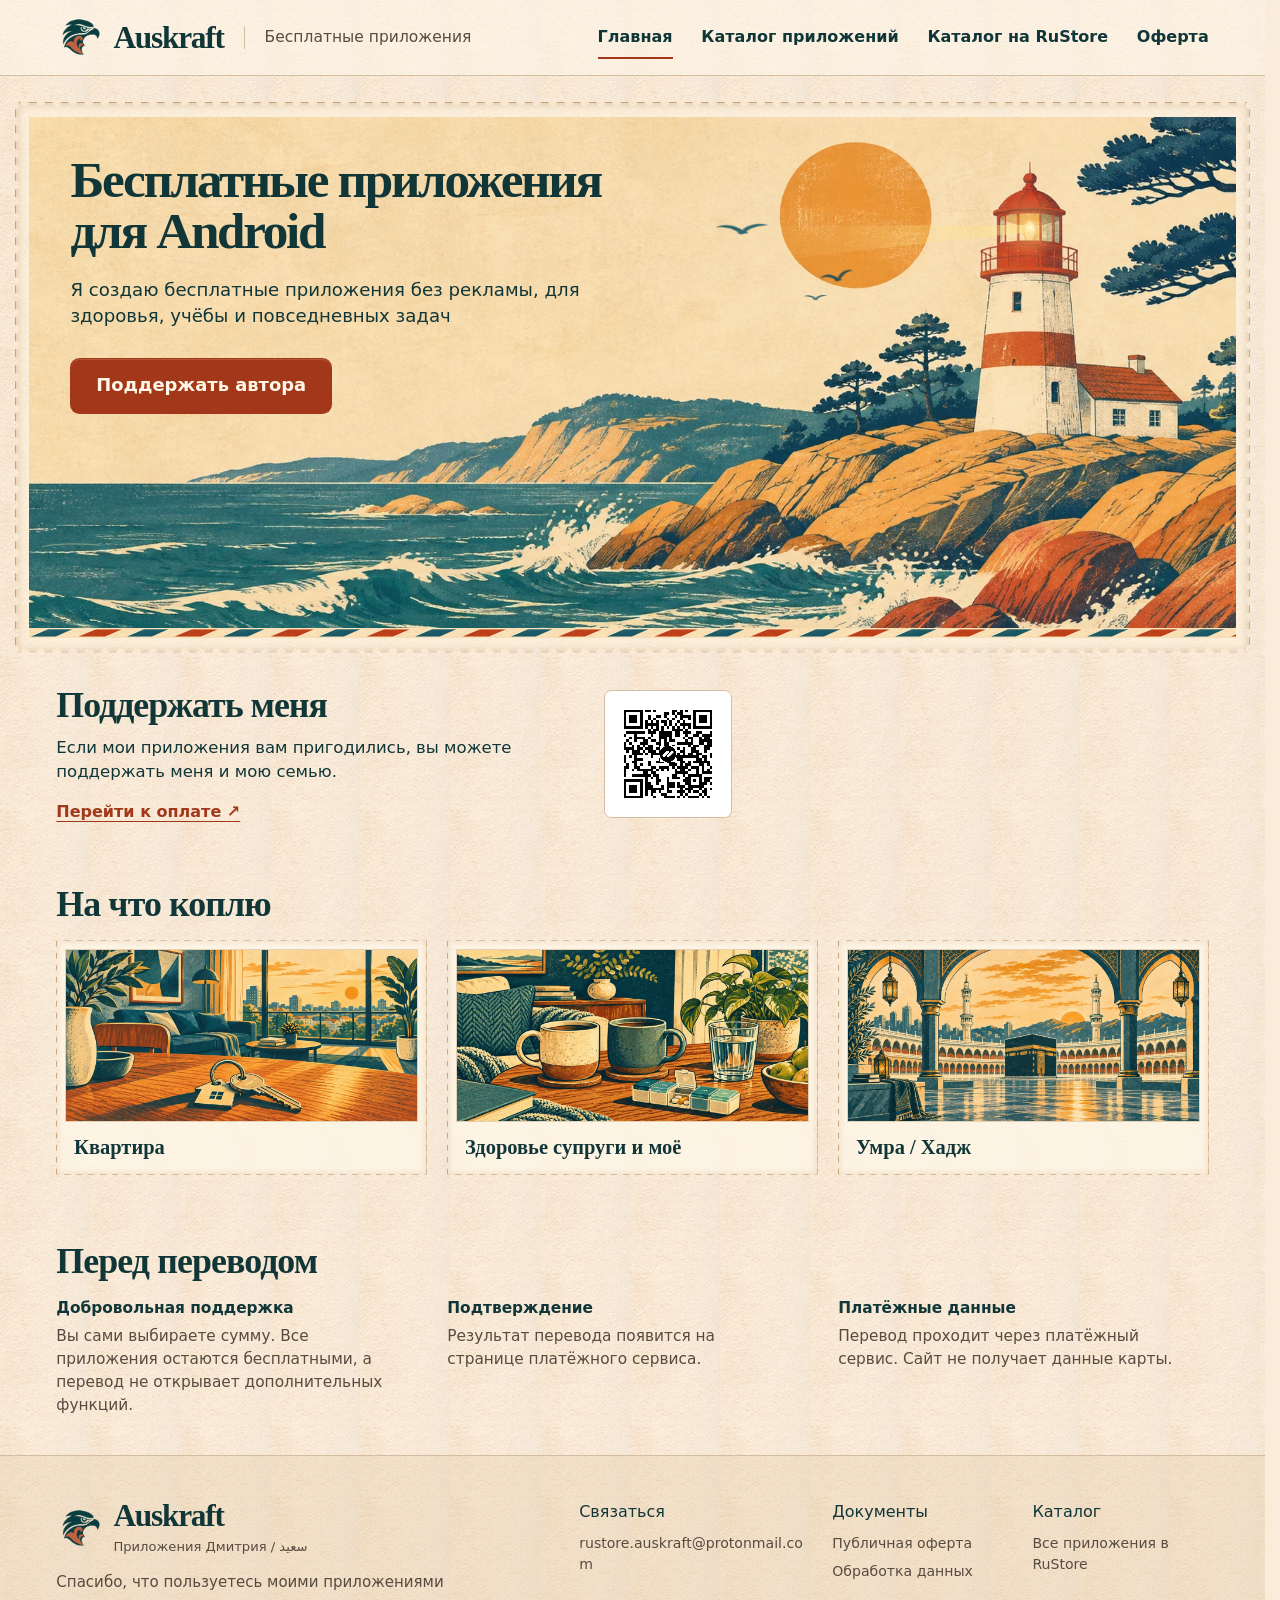
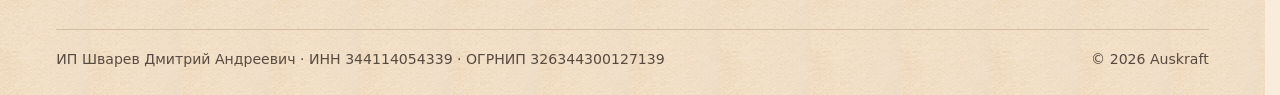
==== index.html @ ac6359d2 "Обновить ссылки на проверенные APK" ====
<!doctype html>
<html lang="ru">
<head>
  <meta charset="utf-8">
  <meta name="viewport" content="width=device-width, initial-scale=1">
  <meta name="description" content="Бесплатные Android-приложения Auskraft. Каталог Auskraft и добровольная поддержка разработки.">
  <meta name="theme-color" content="#faecdb">
  <title>Auskraft — бесплатные приложения для Android</title>
  <link rel="icon" type="image/png" sizes="64x64" href="assets/arabesque-icon.png">
  <link rel="preload" as="image" href="assets/postcard/lighthouse.webp">
  <link rel="stylesheet" href="emerald.css?v=arabesque">
  <link rel="stylesheet" href="postcard.css?v=godonate-qr-teal">
  <script src="postcard-motion.js" defer></script>
  <script src="payment.js?v=godonate-qr-original" defer></script>
</head>
<body id="top">
  <a class="skip-link" href="#main">К содержанию</a>
  <header class="site-header">
    <a class="brand" href="#top" aria-label="Auskraft — на главную">
      <span class="brand-mark brand-mark-logo" aria-hidden="true"></span>
      <span><strong>Auskraft</strong><small>Бесплатные приложения</small></span>
    </a>
    <nav aria-label="Основная навигация">
      <a href="./" aria-current="page">Главная</a>
      <a href="catalog.html?v=1787c1b9010a">Каталог приложений</a>
      <a href="https://www.rustore.ru/catalog/developer/nc3745" target="_blank" rel="noopener">Каталог на RuStore</a>
      <a href="offer.html">Оферта</a>
    </nav>
  </header>
  <main id="main">
    <div class="opening">
      <img class="hero-art" src="assets/postcard/lighthouse.webp" alt="" width="2170" height="725" fetchpriority="high">
      <div class="wrap opening-content">
        <section class="intro" aria-labelledby="intro-title">
          <h1 id="intro-title">Бесплатные приложения <span class="intro-platform">для Android</span></h1>
          <p>Я создаю бесплатные приложения без рекламы, для здоровья, учёбы и повседневных задач</p>
          <a class="support-button" href="payment.html" target="_blank" rel="noopener noreferrer">Поддержать автора</a>
        </section>
        <section class="support" id="support" aria-labelledby="support-title">
          <div class="support-copy">
            <h2 id="support-title">Поддержать меня</h2>
            <p>Если мои приложения вам пригодились, вы можете поддержать меня и мою семью.</p>
            <a class="payment-link" href="payment.html" target="_blank" rel="noopener noreferrer">Перейти к оплате <span aria-hidden="true">↗</span></a>
          </div>
          <img class="payment-code" id="payment-code" alt="" width="820" height="820" hidden>
        </section>
      </div>
    </div>
    <section class="wrap goals" aria-labelledby="goals-title">
      <h2 id="goals-title">На что коплю</h2>
      <div class="goals-grid">
        <figure><img src="assets/postcard/goal-home.webp" alt="" width="1200" height="600" loading="lazy"><figcaption>Квартира</figcaption></figure>
        <figure><img src="assets/postcard/goal-health.webp" alt="" width="1200" height="600" loading="lazy"><figcaption><span class="goal-health-caption"><span>Здоровье супруги и моё</span></span></figcaption></figure>
        <figure><img src="assets/postcard/goal-pilgrimage.webp" alt="" width="1200" height="600" loading="lazy"><figcaption>Умра / Хадж</figcaption></figure>
      </div>
    </section>
    <section class="wrap transfer" aria-labelledby="transfer-title">
      <h2 id="transfer-title">Перед переводом</h2>
      <div class="transfer-grid">
        <p><strong>Добровольная поддержка</strong>Вы сами выбираете сумму. Все приложения остаются бесплатными, а перевод не открывает дополнительных функций.</p>
        <p><strong>Подтверждение</strong>Результат перевода появится на странице платёжного сервиса.</p>
        <p><strong>Платёжные данные</strong>Перевод проходит через платёжный сервис. Сайт не получает данные карты.</p>
      </div>
    </section>
  </main>


  <footer class="site-footer">
    <div class="footer-main">
      <div>
        <a class="brand footer-brand" href="#top">
          <span class="brand-mark brand-mark-logo" aria-hidden="true"></span>
          <span><strong>Auskraft</strong><small>Приложения Дмитрия / <bdi lang="ar" dir="rtl">سعيد</bdi></small></span>
        </a>
        <p>Спасибо, что пользуетесь моими приложениями</p>
      </div>
      <div class="footer-links">
        <div>
          <strong>Связаться</strong>
          <a href="mailto:rustore.auskraft@protonmail.com">rustore.auskraft@protonmail.com</a>
        </div>
        <div><strong>Документы</strong><a href="offer.html">Публичная оферта</a><a href="offer.html#privacy">Обработка данных</a></div>
        <div><strong>Каталог</strong><a href="https://www.rustore.ru/catalog/developer/nc3745" target="_blank" rel="noopener">Все приложения в RuStore</a></div>
      </div>
    </div>
    <div class="footer-legal">
      <p><a href="offer.html#details">ИП Шварев Дмитрий Андреевич · ИНН 344114054339 · ОГРНИП 326344300127139</a></p>
      <p>© <span id="year">2026</span> Auskraft</p>
    </div>
  </footer>

  <script src="script.js"></script>
</body>
</html>
---- emerald.css ----
:root {
  color-scheme: dark;
  --bg: #041d16;
  --bg-deep: #031710;
  --surface: #0c2a20;
  --ink: #faf3e2;
  --ink-muted: #c5d0c7;
  --gold: #f2c268;
  --gold-bright: #ffda91;
  --line: #395046;
  --serif: Georgia, "Times New Roman", serif;
  --gutter: clamp(1.2rem, 4.4vw, 4.75rem);
  --page: 92rem;
}
* { box-sizing: border-box; }
html { scroll-behavior: smooth; scrollbar-gutter: stable; }
body {
  margin: 0;
  background: var(--bg);
  color: var(--ink);
  font: 1rem/1.5 "Segoe UI", system-ui, sans-serif;
  -webkit-font-smoothing: antialiased;
}
a { color: inherit; text-decoration: none; }
button, input, select { font: inherit; }
h1, h2, h3, p, figure { margin: 0; }
h1, h2, h3 { font-family: var(--serif); line-height: 1.08; }
a:focus-visible, summary:focus-visible, button:focus-visible, select:focus-visible {
  outline: 3px solid var(--gold-bright); outline-offset: 4px;
}
.wrap, .footer-main, .footer-legal {
  width: min(calc(100% - 2 * var(--gutter)), var(--page));
  margin-inline: auto;
}
.skip-link {
  position: fixed; z-index: 5; top: .5rem; left: .5rem; padding: .65rem 1rem;
  transform: translateY(-160%); color: #10251c; background: var(--gold);
}
.skip-link:focus { transform: none; }
.site-header {
  min-height: 4.1rem; display: flex; align-items: center; justify-content: space-between;
  gap: clamp(.9rem, 2vw, 1.7rem); padding-inline: max(var(--gutter), calc((100% - var(--page)) / 2));
  border-bottom: 1px solid var(--line);
}
.brand { display: inline-flex; gap: .65rem; align-items: center; flex-shrink: 0; }
.brand-mark-logo {
  width: 2.55rem; height: 2.55rem; flex: none; border-radius: .6rem;
  background: #f7ecdb url("logo.png?v=arabesque") center / 84% auto no-repeat;
}
.brand > span:last-child { display: flex; align-items: center; gap: 1.25rem; }
.brand strong { font-size: 1.55rem; line-height: 1; letter-spacing: -.045em; }
.brand small { border-left: 1px solid #53665b; padding-left: 1.25rem; font-size: .97rem; }
.site-header nav {
  display: flex;
  align-items: center;
  min-width: 0;
  gap: clamp(.85rem, 2.25vw, 2.3rem);
  margin-inline: -.45rem;
  padding: .45rem;
  overflow-x: auto;
  scrollbar-width: thin;
  scrollbar-color: var(--line) transparent;
}
.site-header nav a {
  display: inline-flex;
  align-items: center;
  flex: none;
  min-height: 2.75rem;
  white-space: nowrap;
  font-weight: 400;
  font-size: 1rem;
}
.site-header nav a:hover, .footer-links a:hover { color: var(--gold); }
.site-header nav [aria-current="page"] { box-shadow: inset 0 -2px var(--gold); }
.opening { position: relative; isolation: isolate; overflow: hidden; }
.hero-art {
  position: absolute; z-index: -1; right: 0; top: 0; width: 55%; height: 100%;
  object-fit: cover; object-position: 54% 42%;
  mask-image: linear-gradient(to right, transparent, black 22%), linear-gradient(to top, transparent, black 44%);
  mask-composite: intersect;
}
.opening-content { padding-block: clamp(1.5rem, 3.3vw, 3.75rem) 1.65rem; }
.intro { max-width: 52%; }
.author-names { white-space: nowrap; }
.intro h1 {
  font-size: clamp(1.7rem, 1.45rem + 1.15vw, 2.625rem);
  font-weight: 400;
  letter-spacing: -.03em;
  line-height: 1.08;
  text-wrap: balance;
  overflow-wrap: break-word;
}
.intro-platform { display: inline-block; max-width: 100%; }
.intro p, .support p {
  max-width: 34rem; margin-top: 1rem; font-size: clamp(.90625rem, .84rem + .25vw, 1.03125rem);
  line-height: 1.46; text-wrap: pretty;
}
.support-button {
  margin-top: 1.4rem; display: inline-block; padding: .78rem 1.5rem;
  color: #182018; background: var(--gold); border-radius: .55rem;
  font-size: clamp(1rem, 1.3vw, 1.17rem); font-weight: 600;
}
.support-button:hover { background: var(--gold-bright); }
.support {
  display: flex; align-items: center; flex-wrap: wrap; gap: 1.25rem 2rem;
  margin-top: clamp(1.9rem, 3.3vw, 3.6rem); max-width: min(56%, 44rem); scroll-margin-top: 1.5rem;
}
.support-copy { flex: 1 1 17rem; }
.support h2 {
  font-size: clamp(1.375rem, 1.12rem + .7vw, 1.6875rem);
  font-weight: 400;
  letter-spacing: -.028em;
  line-height: 1.13;
  overflow-wrap: break-word;
}
.support p { max-width: 38rem; margin-top: .65rem; }
.payment-link { display: inline-block; margin-top: 1rem; color: var(--gold); font-size: 1rem; font-weight: 500; text-decoration: underline; text-underline-offset: .35em; }
.payment-link:hover { color: var(--gold-bright); }
.payment-route { width: min(calc(100% - 2 * var(--gutter)), 34rem); margin: 16vh auto 3rem; }
.payment-route h1 { font-size: clamp(1.7rem, 1.45rem + 1.15vw, 2.625rem); font-weight: 400; }
.payment-route p { margin-top: .9rem; }
.payment-route [hidden] { display: none; }
.payment-code { width: 11rem; height: 11rem; padding: .5rem; background: white; border-radius: .5rem; image-rendering: pixelated; }
.goals, .transfer { border-top: 1px solid var(--line); padding-block: 2rem 2.35rem; }
.goals h2, .transfer h2 { font-size: clamp(1.5rem, 1.95vw, 2rem); font-weight: 400; margin-bottom: 1rem; letter-spacing: -.025em; }
.goals-grid, .transfer-grid { display: grid; grid-template-columns: repeat(3, minmax(0,1fr)); gap: clamp(.8rem, 1.6vw, 1.75rem); }
.goals-grid figure { position: relative; overflow: hidden; border-radius: .95rem; border: 1px solid var(--line); background: var(--surface); }
.goals-grid img { display: block; width: 100%; height: auto; aspect-ratio: 2.04; object-fit: cover; }
.goals-grid figcaption {
  position: absolute; inset: auto 0 0; padding: 2.5rem 1.3rem .9rem;
  background: linear-gradient(transparent, rgba(2,15,11,.88));
  font: 400 clamp(1.2rem, 1.6vw, 1.65rem)/1.2 var(--serif);
}
.goal-health-caption { display: block; }
@media (prefers-reduced-motion: no-preference) {
  .goal-health-caption.is-measured { overflow-x: auto; scrollbar-width: none; }
  .goal-health-caption:focus-visible { outline: 2px solid var(--gold-bright); outline-offset: 2px; }
  .goal-health-caption.is-measured > span {
    display: block;
    width: max-content;
    white-space: nowrap;
  }
  .goal-health-caption.is-overflowing.is-visible:not(.is-interacting) > span {
    animation: goal-caption-slide 4.8s ease-in-out;
  }
}
@keyframes goal-caption-slide {
  0%, 15%, 100% { transform: translateX(0); }
  45%, 72% { transform: translateX(var(--goal-caption-offset)); }
}
.transfer-grid p { padding-right: 1.5rem; color: var(--ink-muted); font-size: .96rem; }
.transfer-grid strong { display: block; color: var(--ink); margin-bottom: .3rem; font-weight: 500; }
.site-footer { padding-block: 2.8rem 1.6rem; background: var(--bg-deep); border-top: 1px solid var(--line); }
.footer-main { display: grid; grid-template-columns: .86fr 1.14fr; align-items: start; gap: 3rem; padding-bottom: 2.2rem; }
.footer-brand > span:last-child { display: grid; gap: .3rem; }
.footer-brand small { border: 0; padding: 0; font-size: .82rem; color: var(--ink-muted); }
.footer-main p { color: var(--ink-muted); margin-top: .8rem; font-size: .94rem; }
.footer-links { display: grid; grid-template-columns: 1.3fr 1fr 1fr; gap: 1.5rem; }
.footer-links > div { display: grid; align-content: start; gap: .4rem; }
.footer-links strong { margin-bottom: .15rem; font-weight: 500; }
.footer-links a, .footer-legal { color: var(--ink-muted); font-size: .88rem; overflow-wrap: anywhere; }
.footer-legal { border-top: 1px solid var(--line); padding-top: 1.15rem; display: flex; justify-content: space-between; gap: 1rem; }
@media (max-width: 920px) {
  .site-header .brand > span:last-child { display: grid; gap: .22rem; }
  .site-header .brand small { border: 0; padding: 0; font-size: .8rem; }
  .intro { max-width: 57%; }
  .footer-main { grid-template-columns: 1fr; gap: 1.5rem; }
}
@media (max-width: 760px) {
  .site-header { flex-direction: column; align-items: start; gap: .15rem; padding-block: .75rem 0; }
  .site-header nav { align-self: stretch; }
}
@media (max-width: 680px) {
  .site-header .brand { flex-wrap: wrap; max-width: 100%; }
  .site-header .brand > span:last-child { display: flex; flex-wrap: wrap; gap: .25rem .75rem; min-width: 0; }
  .site-header .brand small { padding-left: .75rem; border-left: 1px solid var(--line); }
  .brand strong { font-size: 1.25rem; }
  .site-header nav a { font-size: .9rem; }
  .hero-art {
    width: 90%; height: 24rem; object-position: center;
    mask-image: linear-gradient(to right, transparent, rgba(0,0,0,.14) 40%, rgba(0,0,0,.82)), linear-gradient(to bottom, black 15%, transparent 98%);
  }
  .intro { max-width: 100%; }
  .opening-content { padding-bottom: 1.35rem; }
  .intro p, .support p { max-width: 40ch; }
  .intro p { margin-top: .7rem; }
  .support-button {
    display: inline-flex;
    align-items: center;
    min-height: 2.75rem;
    margin-top: 1rem;
    padding: .6rem 1.1rem;
    font-size: 1rem;
    line-height: 1.3;
  }
  .support { max-width: 100%; margin-top: clamp(1.75rem, 5vw, 2.3rem); gap: .75rem 1.25rem; }
  .support p { margin-top: .45rem; }
  .payment-link {
    display: inline-flex;
    align-items: center;
    gap: .35em;
    min-height: 2.75rem;
    margin-top: .3rem;
  }
  .payment-code { max-width: 100%; height: auto; aspect-ratio: 1; }
  .goals-grid, .transfer-grid { grid-template-columns: 1fr; gap: .95rem; }
  .goals, .transfer { padding-block: 1.55rem; }
  .goals-grid img { aspect-ratio: 2.4; }
  .transfer-grid p { padding-inline-end: 0; overflow-wrap: break-word; }
  .footer-links { grid-template-columns: repeat(2,minmax(0,1fr)); gap: 1.3rem; }
  .footer-links > div:first-child { grid-column: 1 / -1; }
  .footer-legal { flex-direction: column; gap: .4rem; }
}
@media (prefers-reduced-motion: reduce) {
  html { scroll-behavior: auto; }
}
---- postcard.css ----
:root {
  color-scheme: light;
  --ink: #103638;
  --ink-muted: #574b40;
  --gold: #a33719;
  --gold-bright: #812d18;
  --line: #d4bda1;
  --bg: #faecdb;
  --bg-deep: #f1e0c9;
  --surface: #fff7e9;
  --surface-raised: #fffaf0;
  --serif: Georgia, "Times New Roman", serif;
  --paper-grain: url("assets/postcard/paper.png");
  --airmail: url("assets/postcard/airmail.png");
  --button-ink: #fff8e9;
}

body {
  background: var(--bg) var(--paper-grain) repeat;
  color: var(--ink);
}

.site-header {
  min-height: clamp(4.25rem, 5.9vw, 5.4rem);
  background: linear-gradient(#fff9ed7a, #fff9ed7a);
}

.brand-mark-logo {
  width: clamp(2.2rem, 3.65vw, 3.35rem);
  height: clamp(2.2rem, 3.65vw, 3.35rem);
  border: 0;
  background: transparent url("logo.png?v=arabesque") center / contain no-repeat;
}

.brand strong {
  color: var(--ink);
  font: 700 clamp(1.4rem, 2.45vw, 2.15rem)/1 var(--serif);
  letter-spacing: -.04em;
}

.brand small {
  color: var(--ink-muted);
  border-color: var(--line);
}

.site-header nav a {
  min-height: 2.75rem;
  font-weight: 580;
}

.skip-link,
.support-button {
  color: var(--button-ink);
  background: var(--gold);
}

.support-button {
  border: 1px solid transparent;
  border-radius: .6rem;
  box-shadow: inset 0 1px #fff2d12b;
  text-wrap: balance;
}

.support-button:hover {
  background: var(--gold-bright);
}

.payment-link {
  text-underline-offset: .22em;
  font-weight: 650;
}

.site-footer {
  background: linear-gradient(#d8b98c36, #d8b98c36), var(--paper-grain), var(--bg-deep);
  border-top: 1px solid var(--line);
}

/* The existing intro and support sections occupy separate rows of the same opening. */
.opening {
  --postcard-inset: clamp(.55rem, 1.15vw, 1rem);
  --postcard-bottom: calc(var(--postcard-inset) + .65rem);
  display: grid;
  grid-template-columns: minmax(0, 1fr);
  width: min(calc(100% - 2 * var(--postcard-inset)), 96rem);
  margin: clamp(.9rem, 2.1vw, 1.8rem) auto 0;
  overflow: visible;
}

.opening-content {
  display: contents;
}

.opening::before,
.goals-grid figure {
  --stamp-notch: 4px;
  --stamp-step: 16px;
  mask:
    radial-gradient(circle at 50% 0, transparent var(--stamp-notch), #000 calc(var(--stamp-notch) + .65px)) top / var(--stamp-step) 100% repeat-x,
    radial-gradient(circle at 50% 100%, transparent var(--stamp-notch), #000 calc(var(--stamp-notch) + .65px)) bottom / var(--stamp-step) 100% repeat-x,
    radial-gradient(circle at 0 50%, transparent var(--stamp-notch), #000 calc(var(--stamp-notch) + .65px)) left / 100% var(--stamp-step) repeat-y,
    radial-gradient(circle at 100% 50%, transparent var(--stamp-notch), #000 calc(var(--stamp-notch) + .65px)) right / 100% var(--stamp-step) repeat-y;
  mask-composite: intersect;
}

.opening::before {
  content: "";
  grid-area: 1 / 1;
  z-index: -2;
  background: linear-gradient(#fff5df6b, #fff5df6b), var(--paper-grain), var(--bg);
  box-shadow: inset 0 0 0 1px #c3a37a, inset 0 0 7px 3px #d5b591a6;
}

.opening::after {
  content: "";
  grid-area: 1 / 1;
  align-self: end;
  z-index: -1;
  height: .6rem;
  margin: 0 var(--postcard-inset) var(--postcard-inset);
  background: var(--airmail) left center / 6rem 100% repeat-x;
  mix-blend-mode: multiply;
}

.opening .hero-art {
  grid-area: 1 / 1;
  position: relative;
  inset: auto;
  align-self: stretch;
  width: calc(100% - 2 * var(--postcard-inset));
  height: calc(100% - var(--postcard-inset) - var(--postcard-bottom));
  min-height: 0;
  margin: var(--postcard-inset) auto var(--postcard-bottom);
  object-fit: cover;
  object-position: 52% center;
  mask: none;
}

.hero-motion {
  position: absolute;
  z-index: -1;
  display: block;
  pointer-events: none;
}

.hero-motion[hidden] {
  display: none;
}

.opening .intro {
  position: relative;
  isolation: isolate;
  grid-area: 1 / 1;
  width: min(62.5%, 52.5rem);
  max-width: none;
  min-height: clamp(29rem, 43vw, 39rem);
  padding: clamp(2.4rem, 4.1vw, 4.4rem) 1rem 11rem clamp(1.7rem, 4.35vw, 4.65rem);
}

.intro h1 {
  max-width: 13.2em;
  font-size: clamp(2.5rem, 4vw, 4rem);
  font-weight: 700;
  letter-spacing: -.045em;
  line-height: .99;
  text-wrap: wrap;
}

.intro p {
  max-width: 37rem;
  margin-top: clamp(1rem, 1.6vw, 1.45rem);
  font-size: clamp(1rem, .8rem + .42vw, 1.24rem);
}

.intro .support-button {
  margin-top: clamp(1.2rem, 2.2vw, 2rem);
  padding: .85rem 1.55rem;
  font-size: clamp(1rem, 1.4vw, 1.28rem);
  font-weight: 700;
}

.opening .support {
  grid-area: 2 / 1;
  width: min(calc(100% - 2 * var(--gutter) + 2 * var(--postcard-inset)), var(--page));
  max-width: none;
  justify-self: center;
  gap: .9rem clamp(1.25rem, 4vw, 3.4rem);
  margin: 0;
  padding-block: clamp(1.45rem, 2.5vw, 2rem);
}

.opening .support-copy {
  flex: 1 1 min(21rem, 60%);
  max-width: 31rem;
}

.support h2,
.goals h2,
.transfer h2 {
  font-size: clamp(1.65rem, 2.8vw, 2.65rem);
  font-weight: 700;
}

.payment-code {
  width: clamp(6.25rem, 10vw, 8.75rem);
  height: auto;
  border: 1px solid var(--line);
  border-radius: .45rem;
}

.payment-code[src^="godonate-support-qr.png"] {
  width: clamp(7.25rem, 12vw, 10rem);
  padding: 0;
}

.goals,
.transfer {
  border-top: 0;
  padding-top: clamp(.9rem, 2.3vw, 2rem);
}

.goals-grid figure {
  --stamp-notch: 3px;
  --stamp-step: 12px;
  padding: .5rem .5rem 0;
  border: 1px solid #c9a980;
  border-radius: 0;
  background: linear-gradient(#fff8e9ba, #fff8e9ba), var(--paper-grain), var(--bg);
  box-shadow: inset 0 0 6px #b88b5240;
}

.goals-grid img {
  border: 1px solid #ad835550;
}

.goals-grid figcaption {
  position: static;
  padding: .8rem .55rem .95rem;
  background: none;
  color: var(--ink);
  font-weight: 700;
}

.transfer-grid strong {
  font-weight: 700;
}

@media (prefers-reduced-motion: reduce) {
  .hero-motion {
    display: none;
  }
}

.legal-page {
  --dark: var(--ink);
  --dark-muted: var(--ink-muted);
  --line-dark: var(--line);
  background: var(--bg) var(--paper-grain) repeat;
}

.legal-page .site-header {
  background: none;
}

.legal-lead,
.legal-document .details-card {
  border: 1px solid var(--line);
  border-radius: .7rem;
  background: var(--surface);
}

.legal-page :is(.legal-number, .legal-document section a, .legal-nav a:hover) {
  color: var(--gold);
}

.legal-page a:focus-visible {
  outline: 3px solid var(--gold);
  outline-offset: 4px;
}

@media (min-width: 761px) and (max-width: 1120px) {
  .opening .hero-art {
    object-position: 69% center;
  }

  .opening .intro {
    width: 55%;
  }

  .opening .intro::before {
    content: "";
    position: absolute;
    z-index: -1;
    inset: var(--postcard-inset) -2.5rem 4.75rem var(--postcard-inset);
    background: linear-gradient(100deg, #fff1d8d1 28%, #fff1d895 63%, transparent 92%);
    mask-image: linear-gradient(black 62%, transparent);
  }
}

@media (max-width: 760px) {
  .site-header nav {
    flex-wrap: wrap;
    column-gap: clamp(.7rem, 3vw, 1.45rem);
    row-gap: 0;
    padding-block: .2rem;
  }

  .site-header nav a {
    min-height: 2.25rem;
    font-size: .88rem;
  }

  .opening::before {
    grid-row: 1 / 3;
  }

  .opening::after,
  .opening .hero-art {
    grid-row: 2;
  }

  .opening::after {
    background-size: 3.8rem 100%;
  }

  .opening .hero-art {
    height: auto;
    aspect-ratio: 2.2;
    margin-block-start: 0;
    object-position: right center;
    mask-image: linear-gradient(to bottom, transparent, #000 19%);
  }

  .hero-motion {
    mask-image: linear-gradient(to bottom, transparent, #000 19%);
  }

  .opening .intro {
    width: auto;
    min-height: auto;
    padding: 1.5rem clamp(1.4rem, 5.3vw, 2.45rem) 1.4rem;
  }

  .intro h1 {
    font-size: clamp(2.06rem, 6.7vw, 3.45rem);
  }

  .intro .support-button {
    margin-top: 1.15rem;
  }

  .opening .support {
    grid-row: 3;
    padding-inline: .25rem;
  }
}

@media (max-width: 435px) {
  .opening .support {
    align-items: start;
    flex-wrap: nowrap;
  }

  .opening .support-copy {
    flex: 1;
    min-width: 0;
  }

  .payment-code {
    flex: 0 0 auto;
    width: 5.8rem;
    padding: .25rem;
    margin-top: .24rem;
  }

  .payment-code[src^="godonate-support-qr.png"] {
    width: clamp(6.25rem, 26vw, 7rem);
  }
}
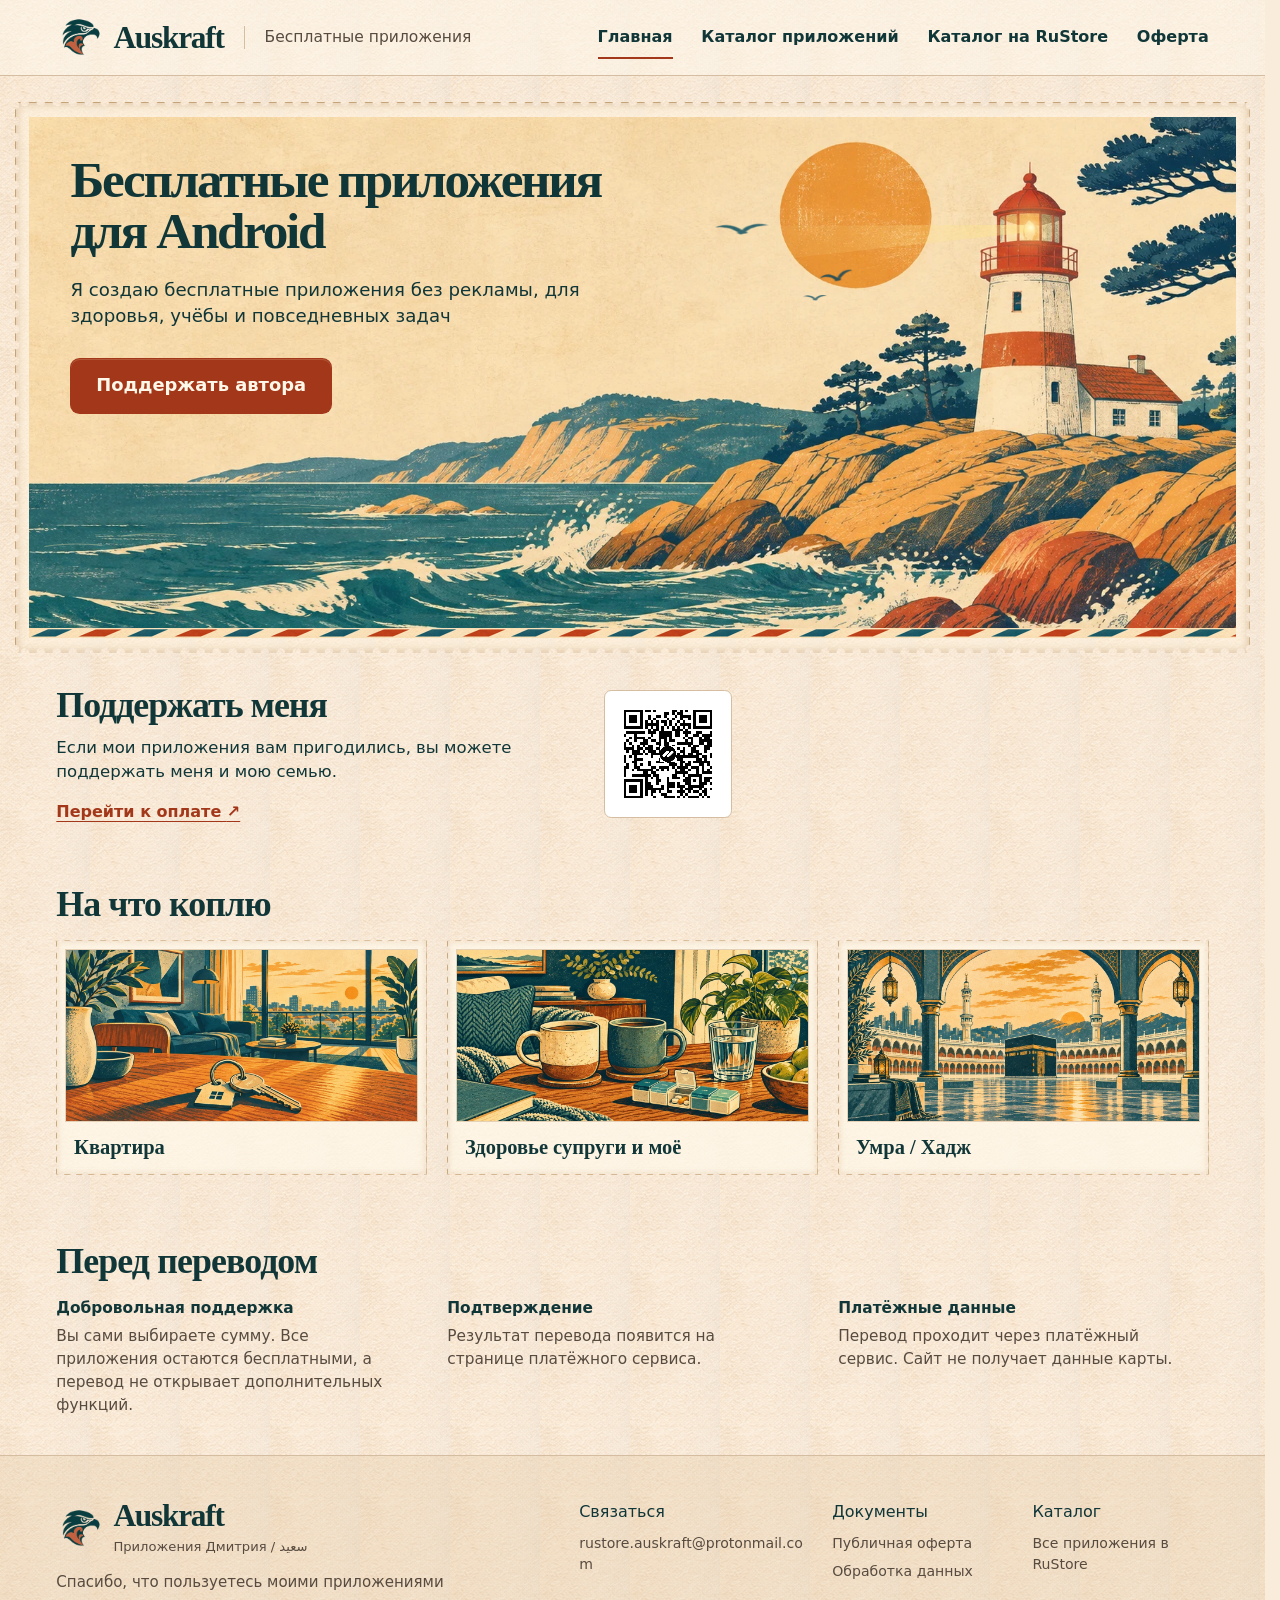
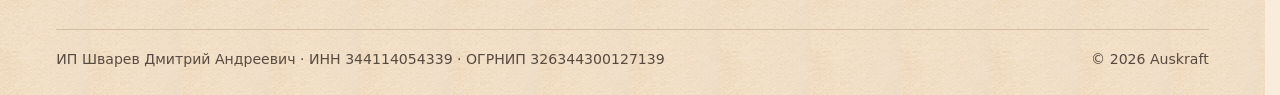
==== commit 0eb69462: "Обновить каталог для следующей партии APK" ====
--- a/index.html
+++ b/index.html
@@ -22,7 +22,7 @@
     </a>
     <nav aria-label="Основная навигация">
       <a href="./" aria-current="page">Главная</a>
-      <a href="catalog.html?v=1787c1b9010a">Каталог приложений</a>
+      <a href="catalog.html?v=56aae7b4473a">Каталог приложений</a>
       <a href="https://www.rustore.ru/catalog/developer/nc3745" target="_blank" rel="noopener">Каталог на RuStore</a>
       <a href="offer.html">Оферта</a>
     </nav>
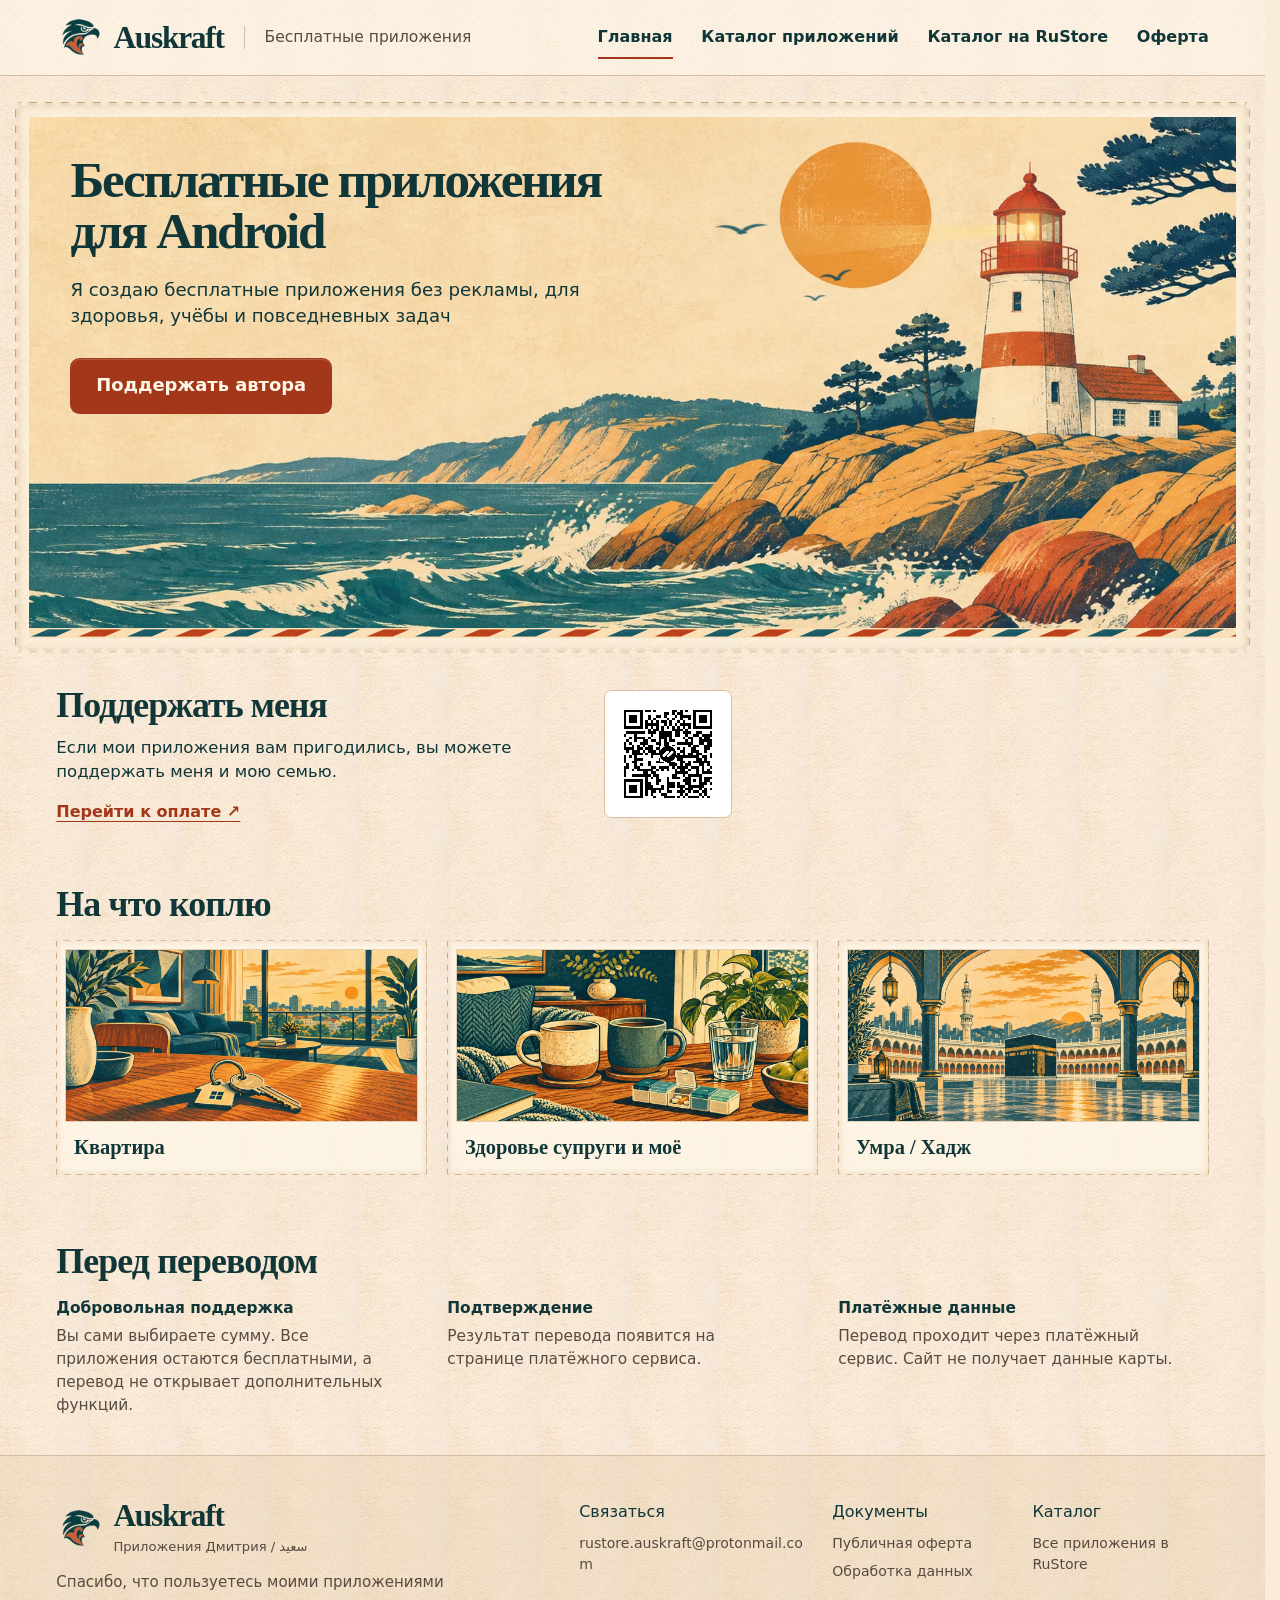
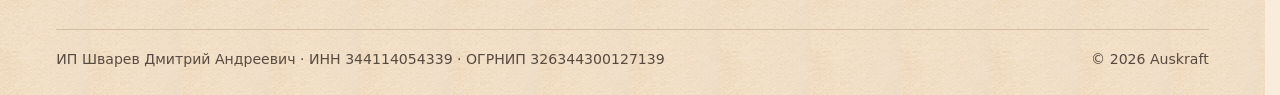
==== commit 937f93d0: "Обновить каталог и версии ещё 11 приложений" ====
--- a/index.html
+++ b/index.html
@@ -22,7 +22,7 @@
     </a>
     <nav aria-label="Основная навигация">
       <a href="./" aria-current="page">Главная</a>
-      <a href="catalog.html?v=56aae7b4473a">Каталог приложений</a>
+      <a href="catalog.html?v=85ed84486d26">Каталог приложений</a>
       <a href="https://www.rustore.ru/catalog/developer/nc3745" target="_blank" rel="noopener">Каталог на RuStore</a>
       <a href="offer.html">Оферта</a>
     </nav>
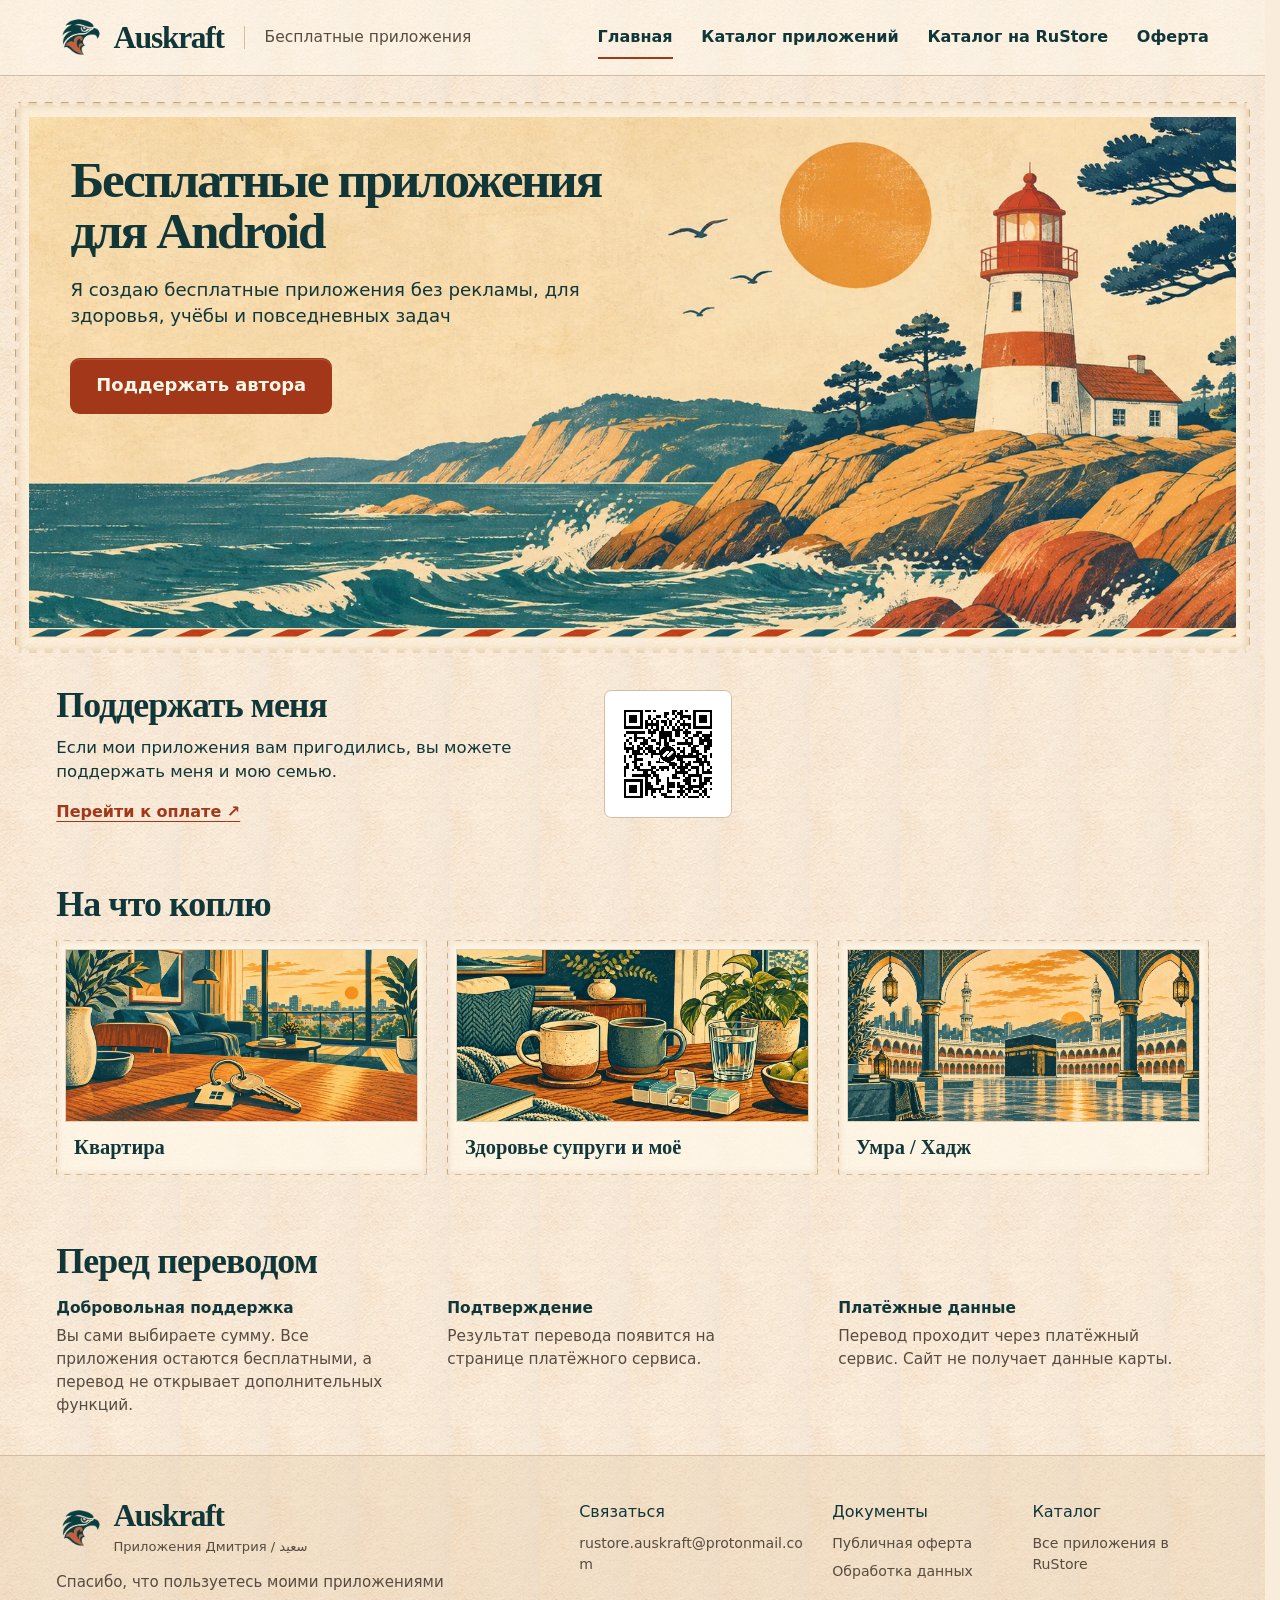
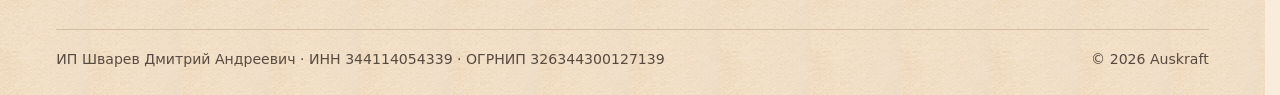
==== commit 8d8aa495: "Обновить каталог всех 34 приложений" ====
--- a/index.html
+++ b/index.html
@@ -22,7 +22,7 @@
     </a>
     <nav aria-label="Основная навигация">
       <a href="./" aria-current="page">Главная</a>
-      <a href="catalog.html?v=85ed84486d26">Каталог приложений</a>
+      <a href="catalog.html?v=60fa3ae84d54">Каталог приложений</a>
       <a href="https://www.rustore.ru/catalog/developer/nc3745" target="_blank" rel="noopener">Каталог на RuStore</a>
       <a href="offer.html">Оферта</a>
     </nav>
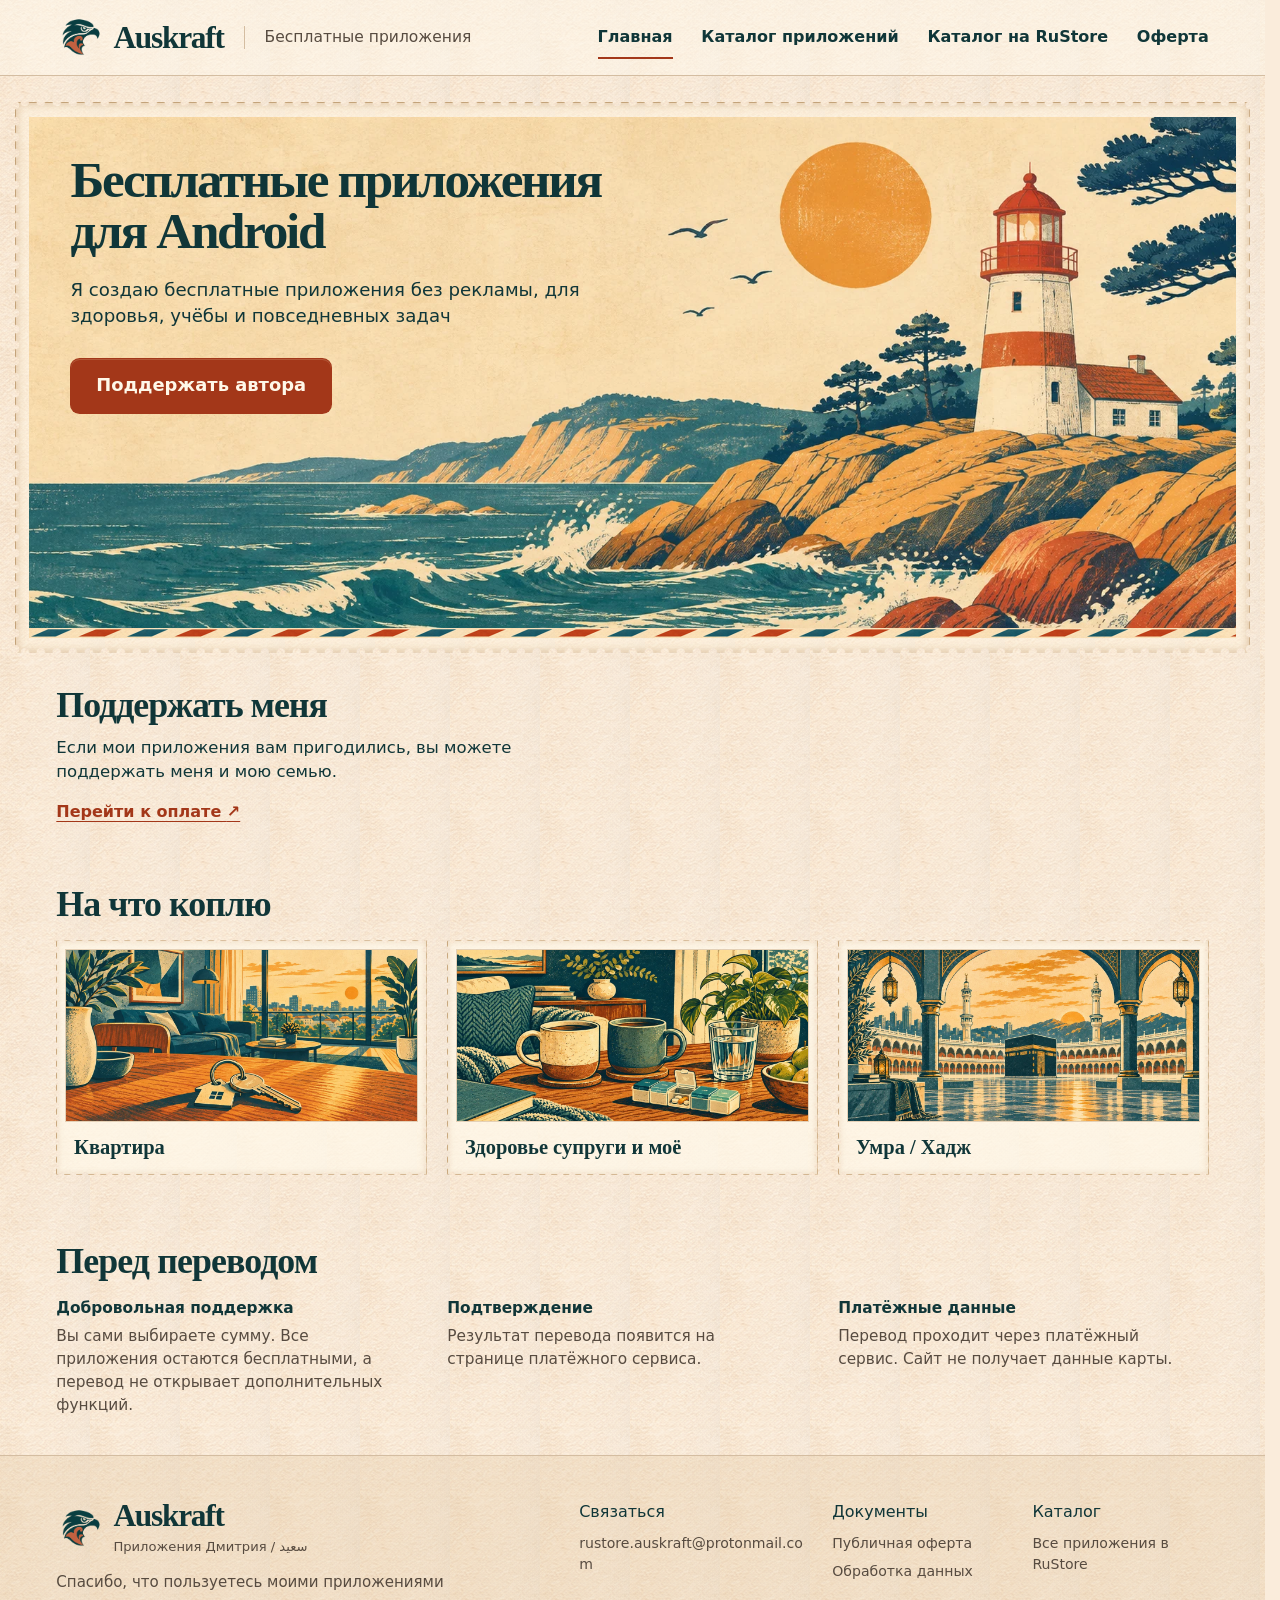
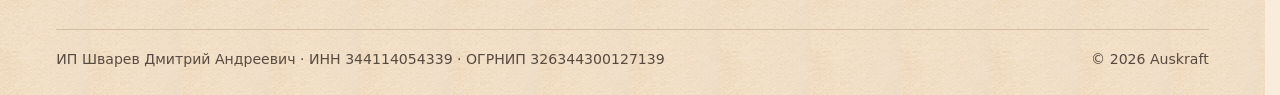
==== commit 51641b7e: "Усилить защиту публичных страниц и ссылок" ====
--- a/index.html
+++ b/index.html
@@ -2,6 +2,8 @@
 <html lang="ru">
 <head>
   <meta charset="utf-8">
+  <meta http-equiv="Content-Security-Policy" content="default-src 'none'; base-uri 'none'; form-action 'none'; script-src 'self'; style-src 'self'; img-src 'self'; connect-src 'self' https://auskraft.github.io/apps-support/payment-settings.json">
+  <meta name="referrer" content="no-referrer">
   <meta name="viewport" content="width=device-width, initial-scale=1">
   <meta name="description" content="Бесплатные Android-приложения Auskraft. Каталог Auskraft и добровольная поддержка разработки.">
   <meta name="theme-color" content="#faecdb">
@@ -23,7 +25,7 @@
     <nav aria-label="Основная навигация">
       <a href="./" aria-current="page">Главная</a>
       <a href="catalog.html?v=60fa3ae84d54">Каталог приложений</a>
-      <a href="https://www.rustore.ru/catalog/developer/nc3745" target="_blank" rel="noopener">Каталог на RuStore</a>
+      <a href="https://www.rustore.ru/catalog/developer/nc3745" target="_blank" rel="noopener noreferrer">Каталог на RuStore</a>
       <a href="offer.html">Оферта</a>
     </nav>
   </header>
@@ -80,7 +82,7 @@
           <a href="mailto:rustore.auskraft@protonmail.com">rustore.auskraft@protonmail.com</a>
         </div>
         <div><strong>Документы</strong><a href="offer.html">Публичная оферта</a><a href="offer.html#privacy">Обработка данных</a></div>
-        <div><strong>Каталог</strong><a href="https://www.rustore.ru/catalog/developer/nc3745" target="_blank" rel="noopener">Все приложения в RuStore</a></div>
+        <div><strong>Каталог</strong><a href="https://www.rustore.ru/catalog/developer/nc3745" target="_blank" rel="noopener noreferrer">Все приложения в RuStore</a></div>
       </div>
     </div>
     <div class="footer-legal">
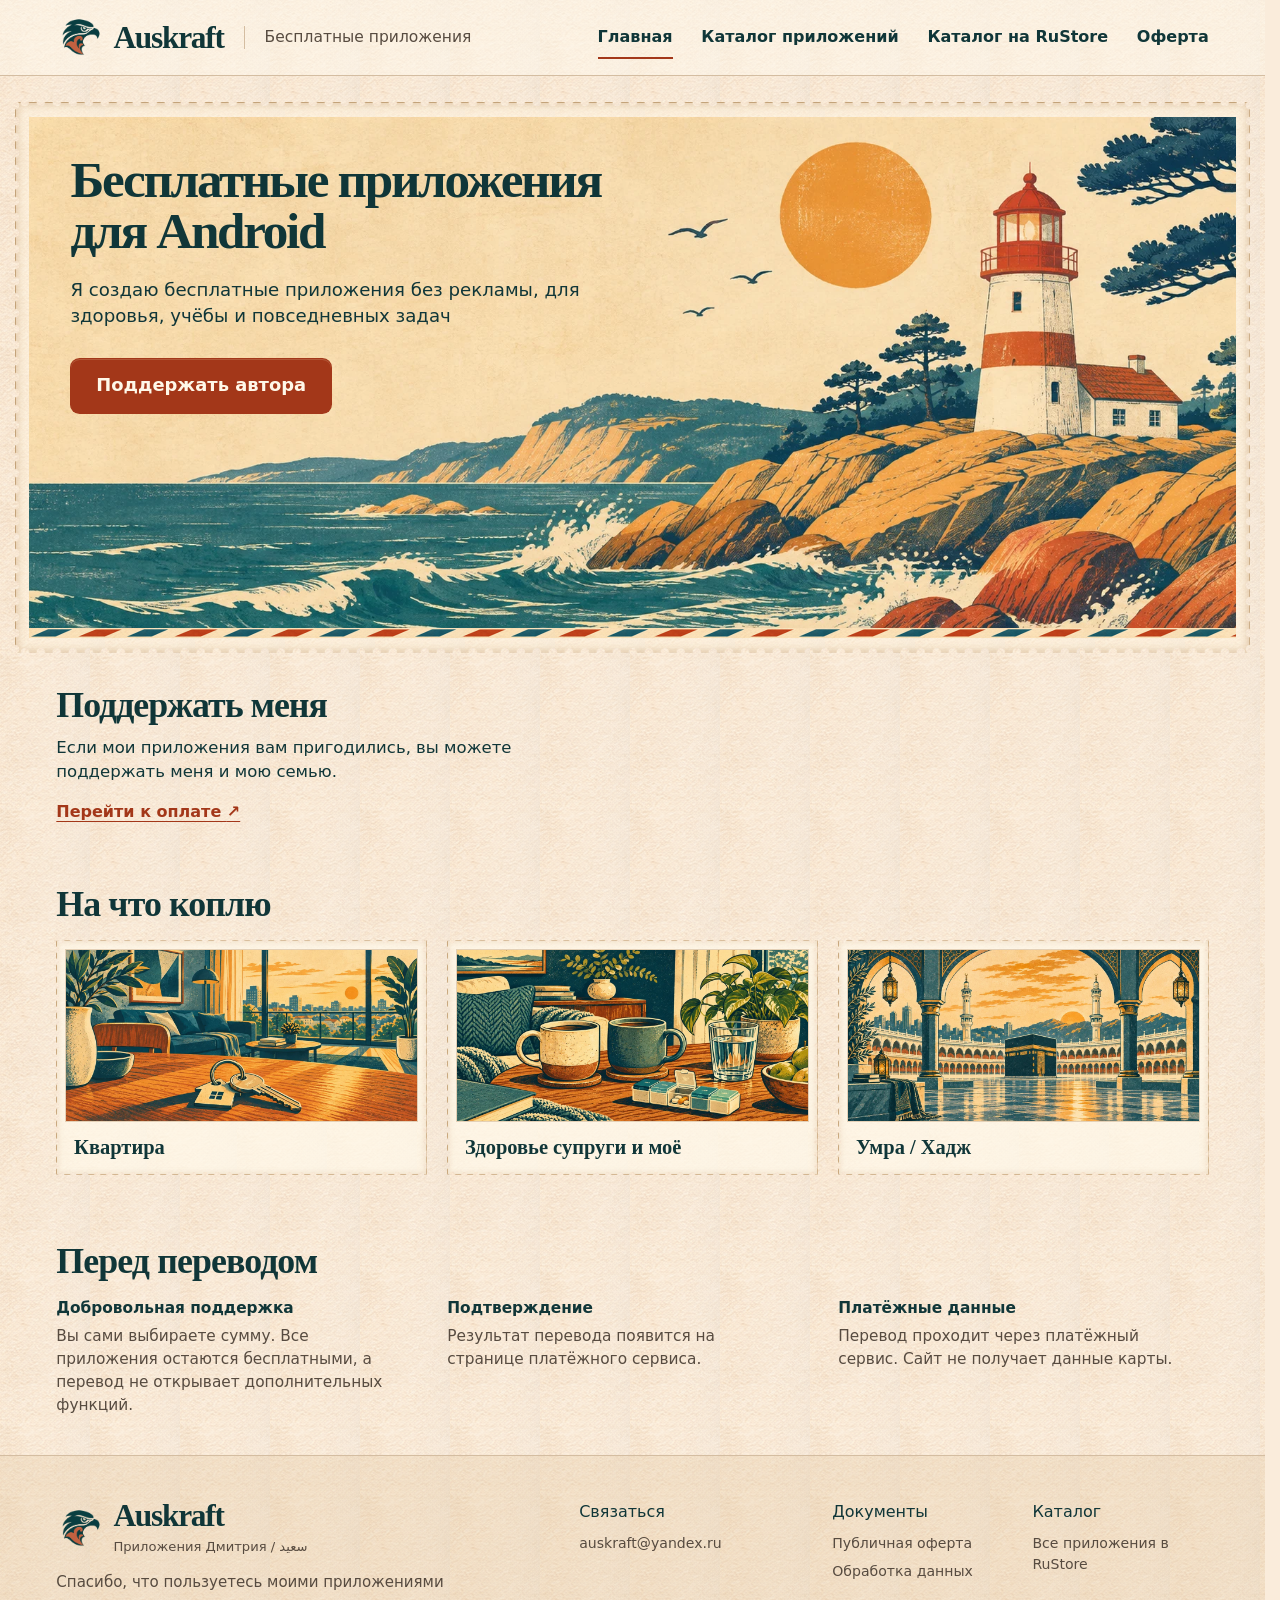
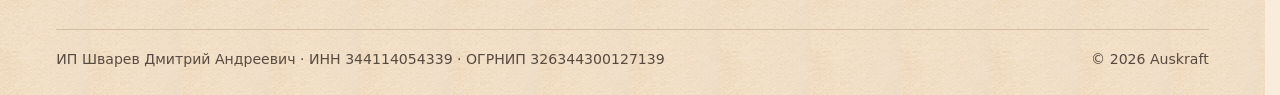
==== commit 8bbcfe82: "Обновить ссылки поддержки и документы сайта" ====
--- a/index.html
+++ b/index.html
@@ -2,7 +2,7 @@
 <html lang="ru">
 <head>
   <meta charset="utf-8">
-  <meta http-equiv="Content-Security-Policy" content="default-src 'none'; base-uri 'none'; form-action 'none'; script-src 'self'; style-src 'self'; img-src 'self'; connect-src 'self' https://auskraft.github.io/apps-support/payment-settings.json">
+  <meta http-equiv="Content-Security-Policy" content="default-src 'none'; base-uri 'none'; form-action 'none'; script-src 'self'; style-src 'self'; img-src 'self'; connect-src 'self' https://auskraft.ru/support-apps/payment-settings.php">
   <meta name="referrer" content="no-referrer">
   <meta name="viewport" content="width=device-width, initial-scale=1">
   <meta name="description" content="Бесплатные Android-приложения Auskraft. Каталог Auskraft и добровольная поддержка разработки.">
@@ -13,7 +13,7 @@
   <link rel="stylesheet" href="emerald.css?v=arabesque">
   <link rel="stylesheet" href="postcard.css?v=godonate-qr-teal">
   <script src="postcard-motion.js" defer></script>
-  <script src="payment.js?v=godonate-qr-original" defer></script>
+  <script src="payment.js?v=approved-destinations-1" defer></script>
 </head>
 <body id="top">
   <a class="skip-link" href="#main">К содержанию</a>
@@ -79,9 +79,9 @@
       <div class="footer-links">
         <div>
           <strong>Связаться</strong>
-          <a href="mailto:rustore.auskraft@protonmail.com">rustore.auskraft@protonmail.com</a>
+          <a href="mailto:auskraft@yandex.ru">auskraft@yandex.ru</a>
         </div>
-        <div><strong>Документы</strong><a href="offer.html">Публичная оферта</a><a href="offer.html#privacy">Обработка данных</a></div>
+        <div><strong>Документы</strong><a href="offer.html">Публичная оферта</a><a href="https://auskraft.ru/support-apps/privacy.html">Обработка данных</a></div>
         <div><strong>Каталог</strong><a href="https://www.rustore.ru/catalog/developer/nc3745" target="_blank" rel="noopener noreferrer">Все приложения в RuStore</a></div>
       </div>
     </div>
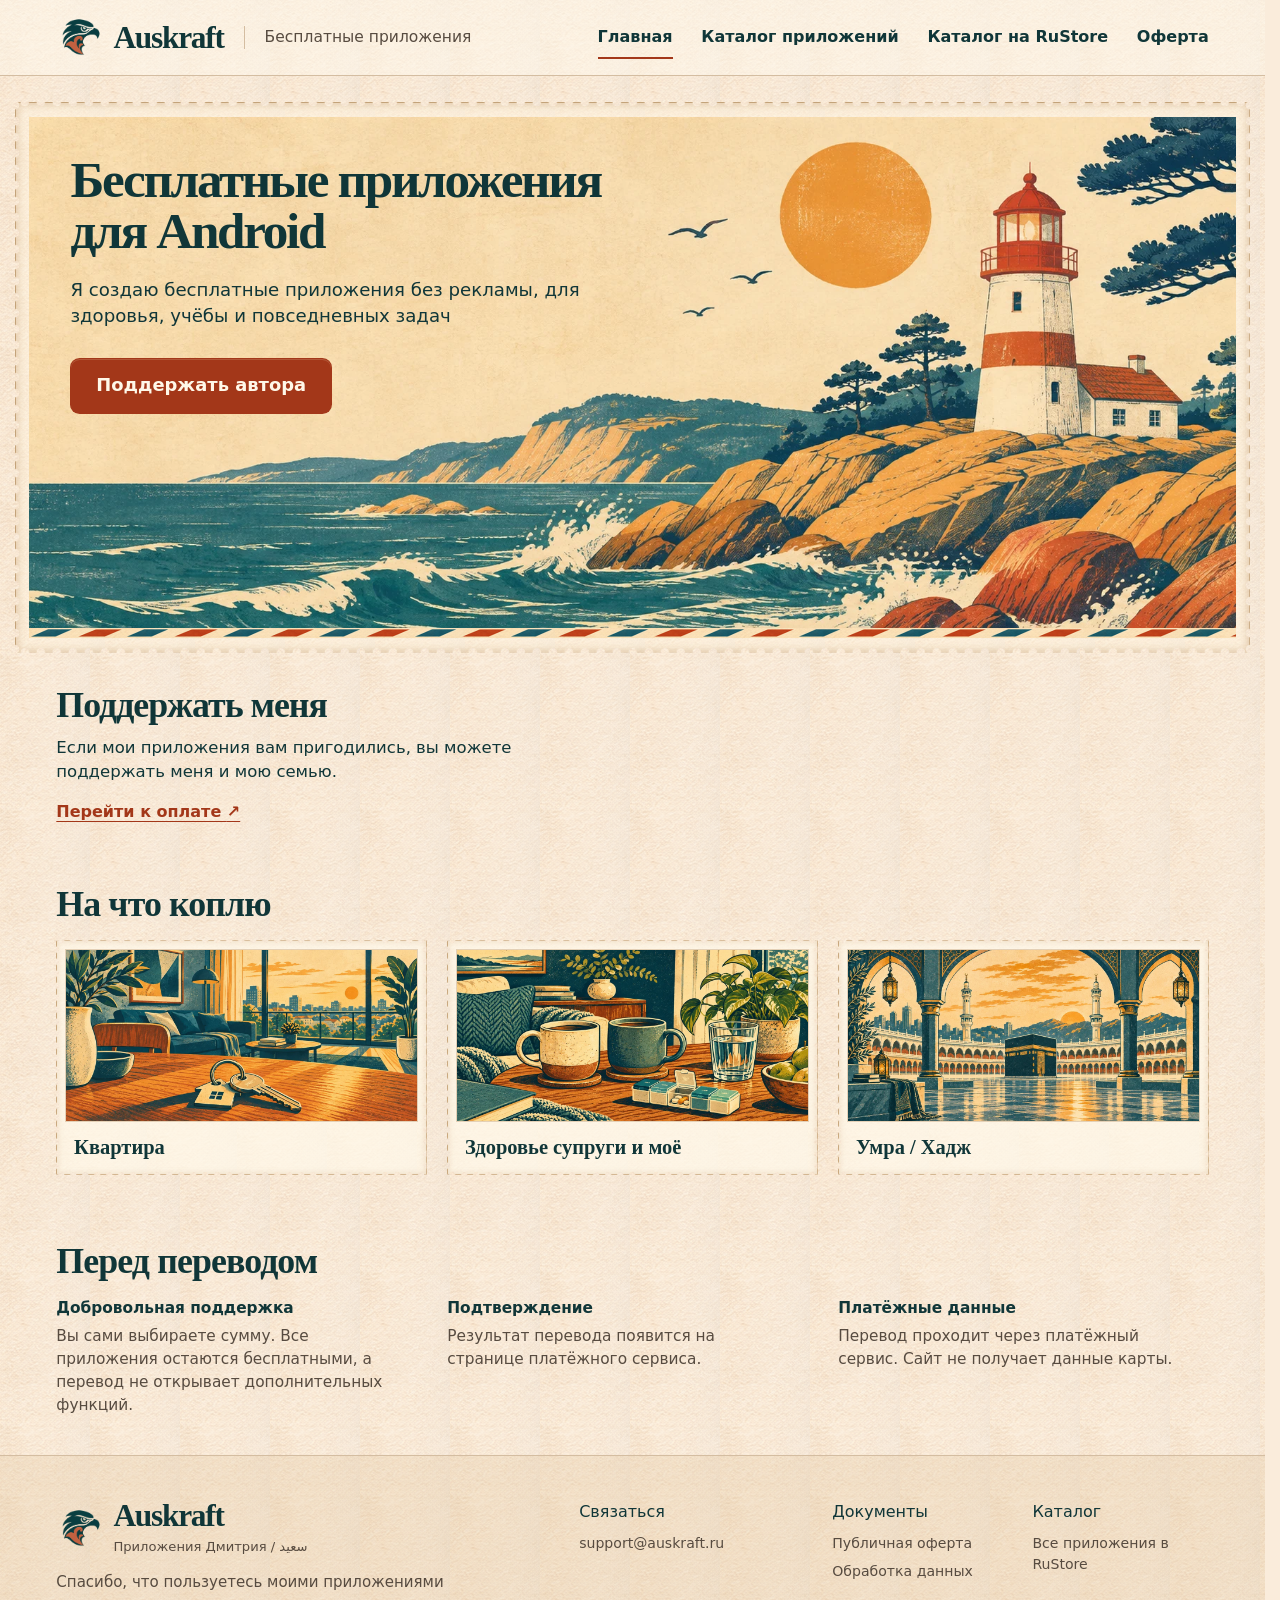
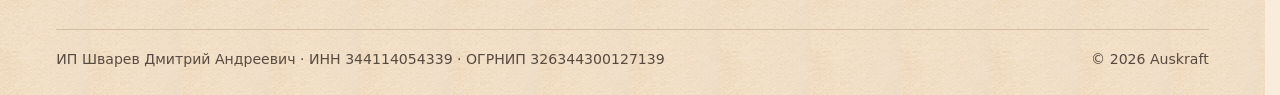
==== commit 1a429f93: "Перевести поддержку на почту домена Auskraft" ====
--- a/index.html
+++ b/index.html
@@ -79,7 +79,7 @@
       <div class="footer-links">
         <div>
           <strong>Связаться</strong>
-          <a href="mailto:auskraft@yandex.ru">auskraft@yandex.ru</a>
+          <a href="mailto:support@auskraft.ru">support@auskraft.ru</a>
         </div>
         <div><strong>Документы</strong><a href="offer.html">Публичная оферта</a><a href="https://auskraft.ru/support-apps/privacy.html">Обработка данных</a></div>
         <div><strong>Каталог</strong><a href="https://www.rustore.ru/catalog/developer/nc3745" target="_blank" rel="noopener noreferrer">Все приложения в RuStore</a></div>
